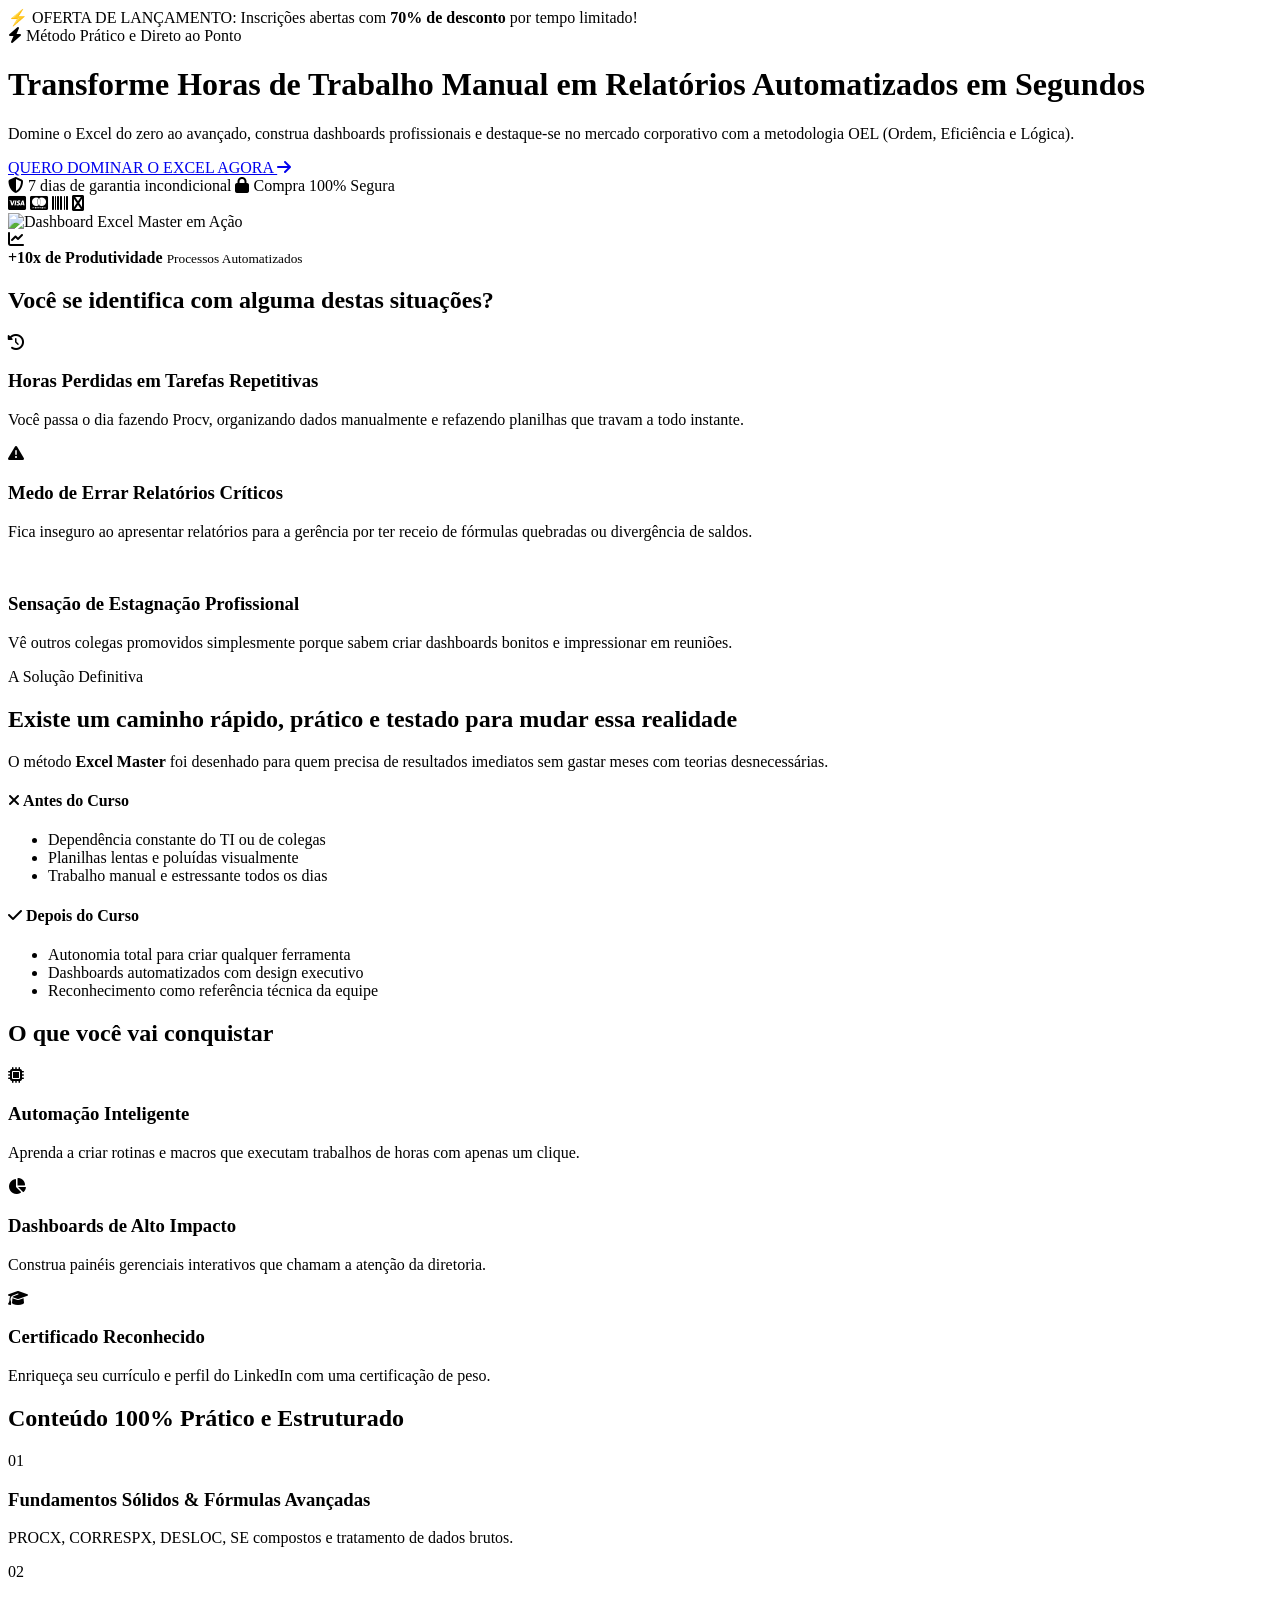
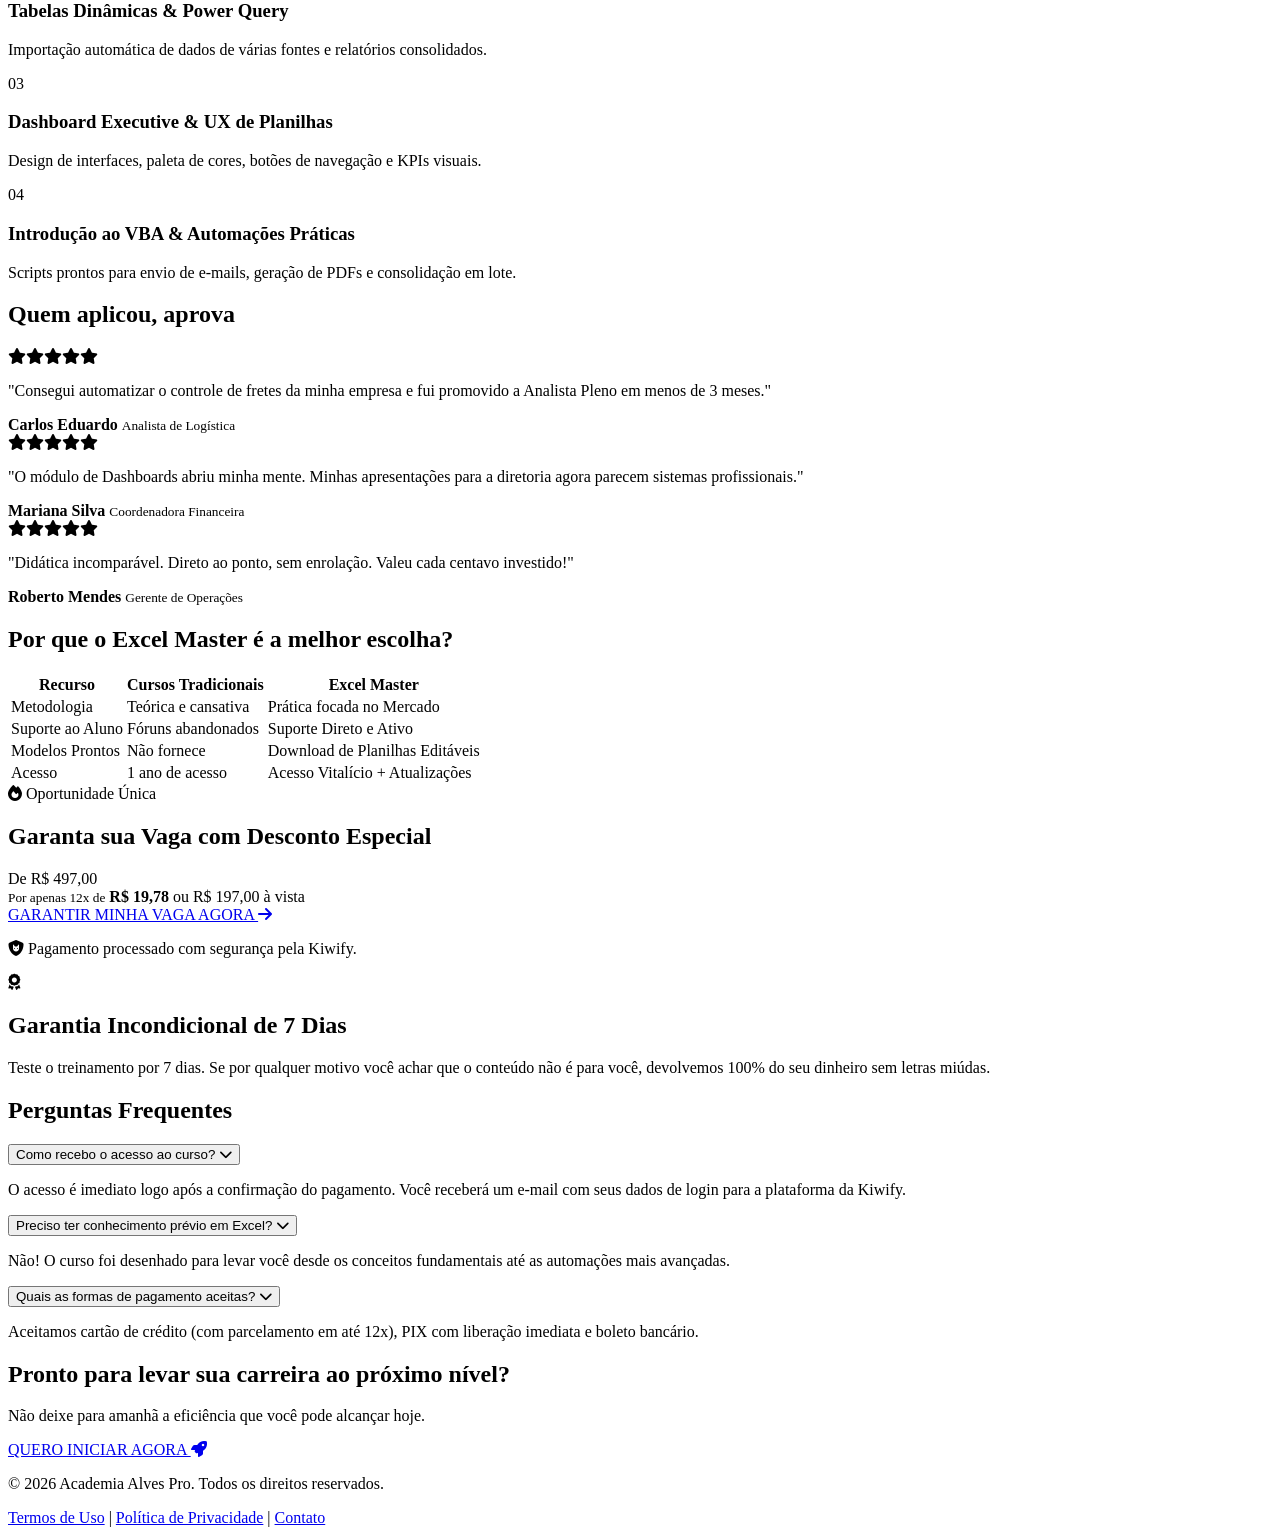
==== index.html @ 1ae7ee80 "Rename gemini-code-1785685412474.html to index.html" ====
<!DOCTYPE html>
<html lang="pt-BR">
<head>
    <meta charset="UTF-8">
    <meta name="viewport" content="width=device-width, initial-scale=1.0">
    <title>Treinamento Excel Master | Do Zero ao VBA e Automação</title>
    <meta name="description" content="Domine o Excel do básico ao avançado com automação, dashboards interativos e VBA. Acelere sua carreira no mercado corporativo e logística.">
    <link rel="icon" href="assets/icons/favicon.ico" type="image/x-icon">

    <!-- Open Graph / Facebook -->
    <meta property="og:type" content="website">
    <meta property="og:url" content="https://seusite.com/">
    <meta property="og:title" content="Treinamento Excel Master | Automação e Produtividade">
    <meta property="og:description" content="Domine planilhas profissionais, automação avançada e dashboards impactantes.">
    <meta property="og:image" content="assets/images/hero-mockup.png">

    <!-- Google Fonts & Font Awesome -->
    <link rel="preconnect" href="https://fonts.googleapis.com">
    <link rel="preconnect" href="https://fonts.gstatic.com" crossorigin>
    <link href="https://fonts.googleapis.com/css2?family=Inter:wght@400;500;600;700;800;900&display=swap" rel="stylesheet">
    <link rel="stylesheet" href="https://cdnjs.cloudflare.com/ajax/libs/font-awesome/6.5.1/css/all.min.css">

    <!-- CSS -->
    <link rel="stylesheet" href="style.css">

    <!-- Meta Pixel Code -->
    <script>
    !function(f,b,e,v,n,t,s)
    {if(f.fbq)return;n=f.fbq=function(){n.callMethod?
    n.callMethod.apply(n,arguments):n.queue.push(arguments)};
    if(!f._fbq)f._fbq=n;n.push=n;n.loaded=!0;n.version='2.0';
    n.queue=[];t=b.createElement(e);t.async=!0;
    t.src=v;s=b.getElementsByTagName(e)[0];
    s.parentNode.insertBefore(t,s)}(window, document,'script',
    'https://connect.facebook.net/en_US/fbevents.js');
    fbq('init', '1497918614592795');
    fbq('track', 'PageView');
    </script>
    <noscript><img height="1" width="1" style="display:none"
    src="https://www.facebook.com/tr?id=1497918614592795&ev=PageView&noscript=1"
    /></noscript>
    <!-- End Meta Pixel Code -->

    <!-- Schema.org Course Data -->
    <script type="application/ld+json">
    {
      "@context": "https://schema.org",
      "@type": "Course",
      "name": "Excel Master",
      "description": "Treinamento completo em Excel, Dashboards e Automação.",
      "provider": {
        "@type": "Organization",
        "name": "Academia Alves Pro",
        "sameAs": "https://seusite.com"
      }
    }
    </script>
</head>
<body>

    <!-- Target Top Bar -->
    <div class="top-bar">
        ⚡ OFERTA DE LANÇAMENTO: Inscrições abertas com <strong>70% de desconto</strong> por tempo limitado!
    </div>

    <!-- Hero Section -->
    <header class="hero">
        <div class="container hero-container">
            <div class="hero-content">
                <span class="badge"><i class="fa-solid fa-bolt"></i> Método Prático e Direto ao Ponto</span>
                <h1>Transforme Horas de Trabalho Manual em <span class="highlight">Relatórios Automatizados em Segundos</span></h1>
                <p class="hero-subheadline">Domine o Excel do zero ao avançado, construa dashboards profissionais e destaque-se no mercado corporativo com a metodologia OEL (Ordem, Eficiência e Lógica).</p>
                
                <div class="cta-wrapper">
                    <a href="https://pay.kiwify.com.br/jJMZBmq" class="btn btn-primary btn-large btn-pulse track-checkout">
                        QUERO DOMINAR O EXCEL AGORA <i class="fa-solid fa-arrow-right"></i>
                    </a>
                    <div class="guarantee-mini">
                        <span><i class="fa-solid fa-shield-halved"></i> 7 dias de garantia incondicional</span>
                        <span><i class="fa-solid fa-lock"></i> Compra 100% Segura</span>
                    </div>
                </div>

                <div class="payment-badges">
                    <i class="fa-brands fa-cc-visa"></i>
                    <i class="fa-brands fa-cc-mastercard"></i>
                    <i class="fa-solid fa-barcode"></i>
                    <i class="fa-solid fa-pix"></i>
                </div>
            </div>

            <div class="hero-media">
                <div class="mockup-frame">
                    <img src="https://images.unsplash.com/photo-1551288049-bebda4e38f71?auto=format&fit=crop&w=800&q=80" alt="Dashboard Excel Master em Ação" loading="lazy">
                    <div class="floating-card">
                        <i class="fa-solid fa-chart-line"></i>
                        <div>
                            <strong>+10x de Produtividade</strong>
                            <small>Processos Automatizados</small>
                        </div>
                    </div>
                </div>
            </div>
        </div>
    </header>

    <!-- Problem Section -->
    <section class="problem">
        <div class="container">
            <h2 class="section-title text-center">Você se identifica com alguma destas situações?</h2>
            <div class="grid grid-3">
                <div class="card problem-card">
                    <div class="card-icon error"><i class="fa-solid fa-clock-rotate-left"></i></div>
                    <h3>Horas Perdidas em Tarefas Repetitivas</h3>
                    <p>Você passa o dia fazendo Procv, organizando dados manualmente e refazendo planilhas que travam a todo instante.</p>
                </div>
                <div class="card problem-card">
                    <div class="card-icon error"><i class="fa-solid fa-triangle-exclamation"></i></div>
                    <h3>Medo de Errar Relatórios Críticos</h3>
                    <p>Fica inseguro ao apresentar relatórios para a gerência por ter receio de fórmulas quebradas ou divergência de saldos.</p>
                </div>
                <div class="card problem-card">
                    <div class="card-icon error"><i class="fa-solid fa-chart-line-down"></i></div>
                    <h3>Sensação de Estagnação Profissional</h3>
                    <p>Vê outros colegas promovidos simplesmente porque sabem criar dashboards bonitos e impressionar em reuniões.</p>
                </div>
            </div>
        </div>
    </section>

    <!-- Solution Section -->
    <section class="solution">
        <div class="container text-center">
            <span class="badge badge-success">A Solução Definitiva</span>
            <h2 class="section-title">Existe um caminho rápido, prático e testado para mudar essa realidade</h2>
            <p class="section-sub">O método <strong>Excel Master</strong> foi desenhado para quem precisa de resultados imediatos sem gastar meses com teorias desnecessárias.</p>
            
            <div class="before-after-grid">
                <div class="ba-box before">
                    <h4><i class="fa-solid fa-xmark"></i> Antes do Curso</h4>
                    <ul>
                        <li>Dependência constante do TI ou de colegas</li>
                        <li>Planilhas lentas e poluídas visualmente</li>
                        <li>Trabalho manual e estressante todos os dias</li>
                    </ul>
                </div>
                <div class="ba-box after">
                    <h4><i class="fa-solid fa-check"></i> Depois do Curso</h4>
                    <ul>
                        <li>Autonomia total para criar qualquer ferramenta</li>
                        <li>Dashboards automatizados com design executivo</li>
                        <li>Reconhecimento como referência técnica da equipe</li>
                    </ul>
                </div>
            </div>
        </div>
    </section>

    <!-- Benefits Section -->
    <section class="benefits">
        <div class="container">
            <h2 class="section-title text-center">O que você vai conquistar</h2>
            <div class="grid grid-3">
                <div class="card benefit-card">
                    <i class="fa-solid fa-microchip"></i>
                    <h3>Automação Inteligente</h3>
                    <p>Aprenda a criar rotinas e macros que executam trabalhos de horas com apenas um clique.</p>
                </div>
                <div class="card benefit-card">
                    <i class="fa-solid fa-chart-pie"></i>
                    <h3>Dashboards de Alto Impacto</h3>
                    <p>Construa painéis gerenciais interativos que chamam a atenção da diretoria.</p>
                </div>
                <div class="card benefit-card">
                    <i class="fa-solid fa-graduation-cap"></i>
                    <h3>Certificado Reconhecido</h3>
                    <p>Enriqueça seu currículo e perfil do LinkedIn com uma certificação de peso.</p>
                </div>
            </div>
        </div>
    </section>

    <!-- Included Content Section -->
    <section class="modules">
        <div class="container">
            <h2 class="section-title text-center">Conteúdo 100% Prático e Estruturado</h2>
            <div class="modules-grid">
                <div class="module-item">
                    <div class="module-num">01</div>
                    <div class="module-info">
                        <h3>Fundamentos Sólidos & Fórmulas Avançadas</h3>
                        <p>PROCX, CORRESPX, DESLOC, SE compostos e tratamento de dados brutos.</p>
                    </div>
                </div>
                <div class="module-item">
                    <div class="module-num">02</div>
                    <div class="module-info">
                        <h3>Tabelas Dinâmicas & Power Query</h3>
                        <p>Importação automática de dados de várias fontes e relatórios consolidados.</p>
                    </div>
                </div>
                <div class="module-item">
                    <div class="module-num">03</div>
                    <div class="module-info">
                        <h3>Dashboard Executive & UX de Planilhas</h3>
                        <p>Design de interfaces, paleta de cores, botões de navegação e KPIs visuais.</p>
                    </div>
                </div>
                <div class="module-item">
                    <div class="module-num">04</div>
                    <div class="module-info">
                        <h3>Introdução ao VBA & Automações Práticas</h3>
                        <p>Scripts prontos para envio de e-mails, geração de PDFs e consolidação em lote.</p>
                    </div>
                </div>
            </div>
        </div>
    </section>

    <!-- Social Proof Section -->
    <section class="testimonials">
        <div class="container">
            <h2 class="section-title text-center">Quem aplicou, aprova</h2>
            <div class="grid grid-3">
                <div class="card testimonial-card">
                    <div class="stars"><i class="fa-solid fa-star"></i><i class="fa-solid fa-star"></i><i class="fa-solid fa-star"></i><i class="fa-solid fa-star"></i><i class="fa-solid fa-star"></i></div>
                    <p>"Consegui automatizar o controle de fretes da minha empresa e fui promovido a Analista Pleno em menos de 3 meses."</p>
                    <div class="user-info">
                        <strong>Carlos Eduardo</strong>
                        <small>Analista de Logística</small>
                    </div>
                </div>
                <div class="card testimonial-card">
                    <div class="stars"><i class="fa-solid fa-star"></i><i class="fa-solid fa-star"></i><i class="fa-solid fa-star"></i><i class="fa-solid fa-star"></i><i class="fa-solid fa-star"></i></div>
                    <p>"O módulo de Dashboards abriu minha mente. Minhas apresentações para a diretoria agora parecem sistemas profissionais."</p>
                    <div class="user-info">
                        <strong>Mariana Silva</strong>
                        <small>Coordenadora Financeira</small>
                    </div>
                </div>
                <div class="card testimonial-card">
                    <div class="stars"><i class="fa-solid fa-star"></i><i class="fa-solid fa-star"></i><i class="fa-solid fa-star"></i><i class="fa-solid fa-star"></i><i class="fa-solid fa-star"></i></div>
                    <p>"Didática incomparável. Direto ao ponto, sem enrolação. Valeu cada centavo investido!"</p>
                    <div class="user-info">
                        <strong>Roberto Mendes</strong>
                        <small>Gerente de Operações</small>
                    </div>
                </div>
            </div>
        </div>
    </section>

    <!-- Comparison Table -->
    <section class="comparison">
        <div class="container">
            <h2 class="section-title text-center">Por que o Excel Master é a melhor escolha?</h2>
            <div class="table-responsive">
                <table class="comparison-table">
                    <thead>
                        <tr>
                            <th>Recurso</th>
                            <th>Cursos Tradicionais</th>
                            <th class="highlight-col">Excel Master</th>
                        </tr>
                    </thead>
                    <tbody>
                        <tr>
                            <td>Metodologia</td>
                            <td>Teórica e cansativa</td>
                            <td class="highlight-col">Prática focada no Mercado</td>
                        </tr>
                        <tr>
                            <td>Suporte ao Aluno</td>
                            <td>Fóruns abandonados</td>
                            <td class="highlight-col">Suporte Direto e Ativo</td>
                        </tr>
                        <tr>
                            <td>Modelos Prontos</td>
                            <td>Não fornece</td>
                            <td class="highlight-col">Download de Planilhas Editáveis</td>
                        </tr>
                        <tr>
                            <td>Acesso</td>
                            <td>1 ano de acesso</td>
                            <td class="highlight-col">Acesso Vitalício + Atualizações</td>
                        </tr>
                    </tbody>
                </table>
            </div>
        </div>
    </section>

    <!-- Offer Section -->
    <section id="checkout-offer" class="offer">
        <div class="container text-center">
            <div class="offer-box">
                <span class="badge badge-warning"><i class="fa-solid fa-fire"></i> Oportunidade Única</span>
                <h2>Garanta sua Vaga com Desconto Especial</h2>
                <div class="price-container">
                    <span class="old-price">De R$ 497,00</span>
                    <div class="current-price">
                        <small>Por apenas 12x de</small>
                        <strong>R$ 19,78</strong>
                        <span class="cash-price">ou R$ 197,00 à vista</span>
                    </div>
                </div>
                <a href="https://pay.kiwify.com.br/jJMZBmq" class="btn btn-primary btn-large btn-block btn-pulse track-checkout">
                    GARANTIR MINHA VAGA AGORA <i class="fa-solid fa-arrow-right"></i>
                </a>
                <p class="secure-notice"><i class="fa-solid fa-shield-cat"></i> Pagamento processado com segurança pela Kiwify.</p>
            </div>
        </div>
    </section>

    <!-- Guarantee Section -->
    <section class="guarantee">
        <div class="container">
            <div class="guarantee-box">
                <div class="guarantee-icon">
                    <i class="fa-solid fa-award"></i>
                </div>
                <div class="guarantee-text">
                    <h2>Garantia Incondicional de 7 Dias</h2>
                    <p>Teste o treinamento por 7 dias. Se por qualquer motivo você achar que o conteúdo não é para você, devolvemos 100% do seu dinheiro sem letras miúdas.</p>
                </div>
            </div>
        </div>
    </section>

    <!-- FAQ Accordion -->
    <section class="faq">
        <div class="container">
            <h2 class="section-title text-center">Perguntas Frequentes</h2>
            <div class="accordion">
                <div class="accordion-item">
                    <button class="accordion-header">
                        <span>Como recebo o acesso ao curso?</span>
                        <i class="fa-solid fa-chevron-down"></i>
                    </button>
                    <div class="accordion-content">
                        <p>O acesso é imediato logo após a confirmação do pagamento. Você receberá um e-mail com seus dados de login para a plataforma da Kiwify.</p>
                    </div>
                </div>
                <div class="accordion-item">
                    <button class="accordion-header">
                        <span>Preciso ter conhecimento prévio em Excel?</span>
                        <i class="fa-solid fa-chevron-down"></i>
                    </button>
                    <div class="accordion-content">
                        <p>Não! O curso foi desenhado para levar você desde os conceitos fundamentais até as automações mais avançadas.</p>
                    </div>
                </div>
                <div class="accordion-item">
                    <button class="accordion-header">
                        <span>Quais as formas de pagamento aceitas?</span>
                        <i class="fa-solid fa-chevron-down"></i>
                    </button>
                    <div class="accordion-content">
                        <p>Aceitamos cartão de crédito (com parcelamento em até 12x), PIX com liberação imediata e boleto bancário.</p>
                    </div>
                </div>
            </div>
        </div>
    </section>

    <!-- Final CTA -->
    <section class="final-cta text-center">
        <div class="container">
            <h2>Pronto para levar sua carreira ao próximo nível?</h2>
            <p>Não deixe para amanhã a eficiência que você pode alcançar hoje.</p>
            <a href="https://pay.kiwify.com.br/jJMZBmq" class="btn btn-primary btn-large btn-pulse track-checkout">
                QUERO INICIAR AGORA <i class="fa-solid fa-rocket"></i>
            </a>
        </div>
    </section>

    <!-- Footer -->
    <footer class="footer">
        <div class="container text-center">
            <p>&copy; 2026 Academia Alves Pro. Todos os direitos reservados.</p>
            <div class="footer-links">
                <a href="#">Termos de Uso</a> | <a href="#">Política de Privacidade</a> | <a href="#">Contato</a>
            </div>
        </div>
    </footer>

    <!-- JS -->
    <script src="script.js"></script>
</body>
</html>
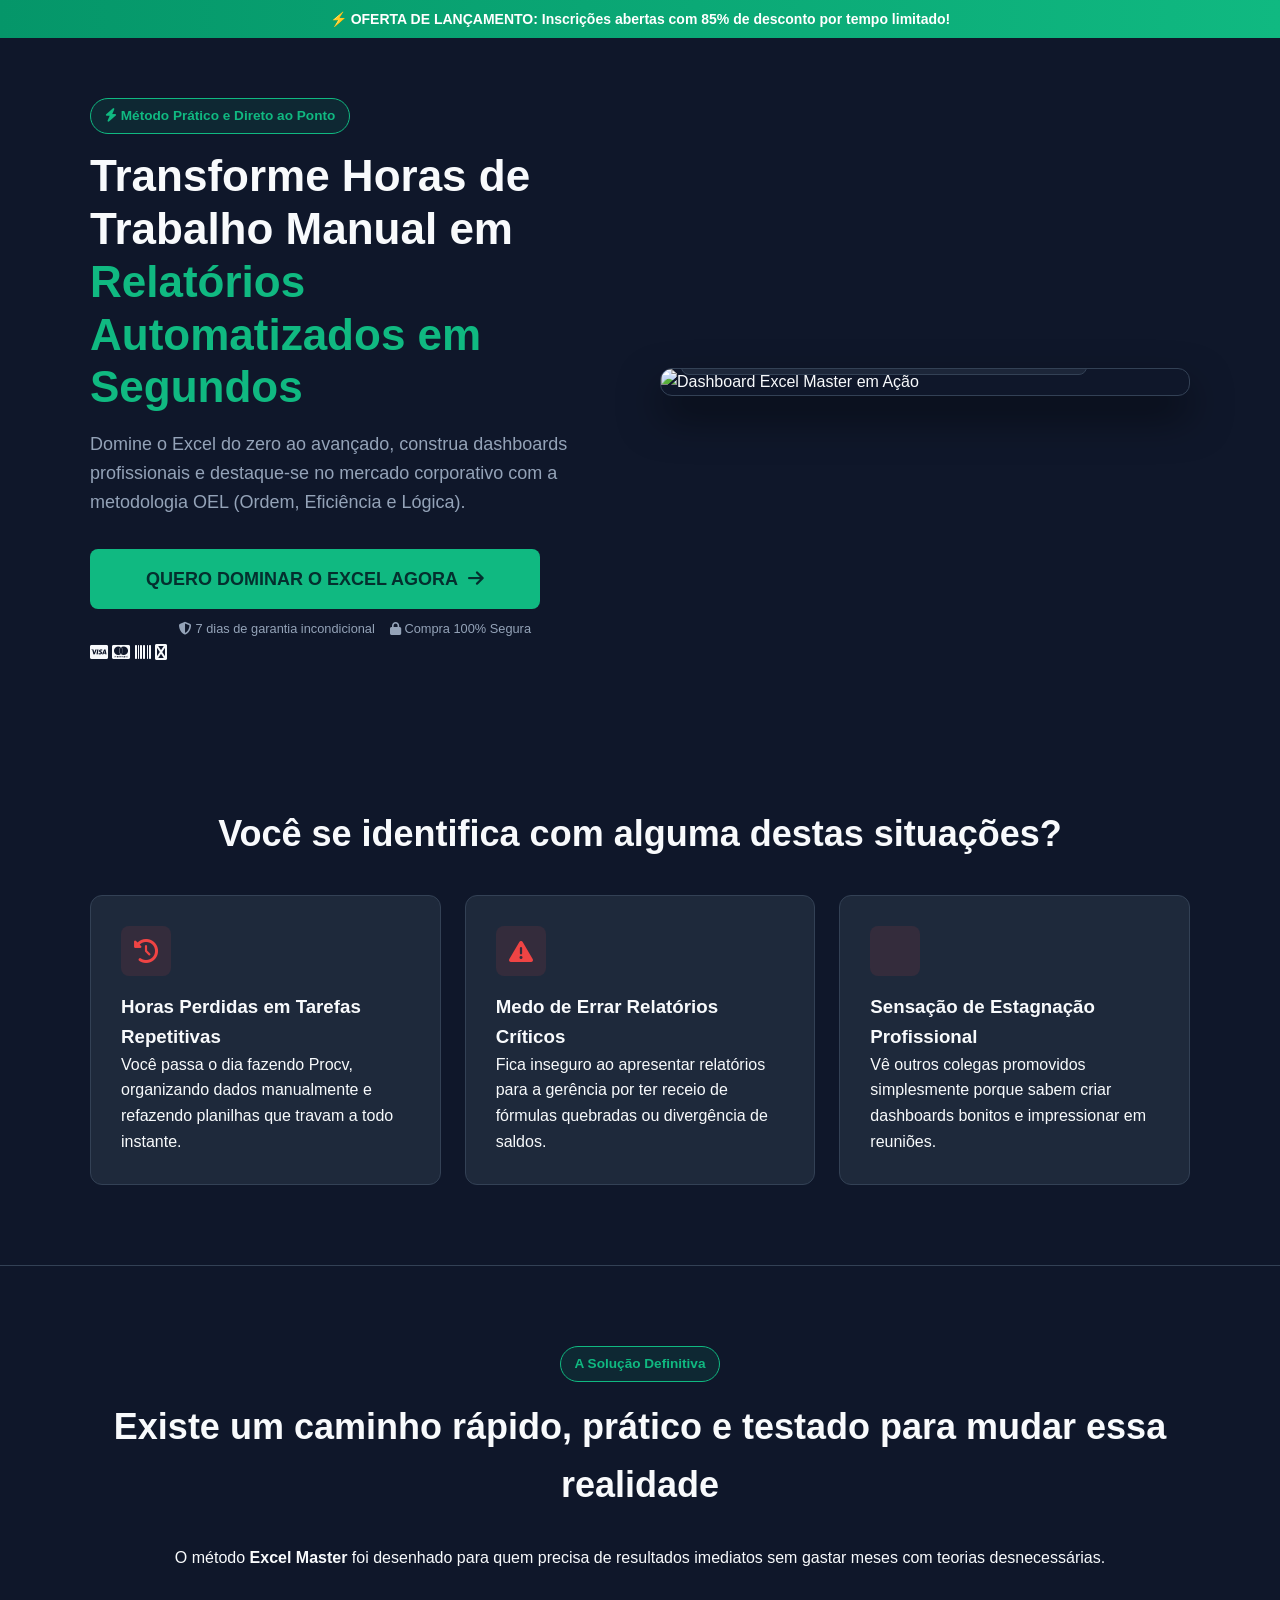
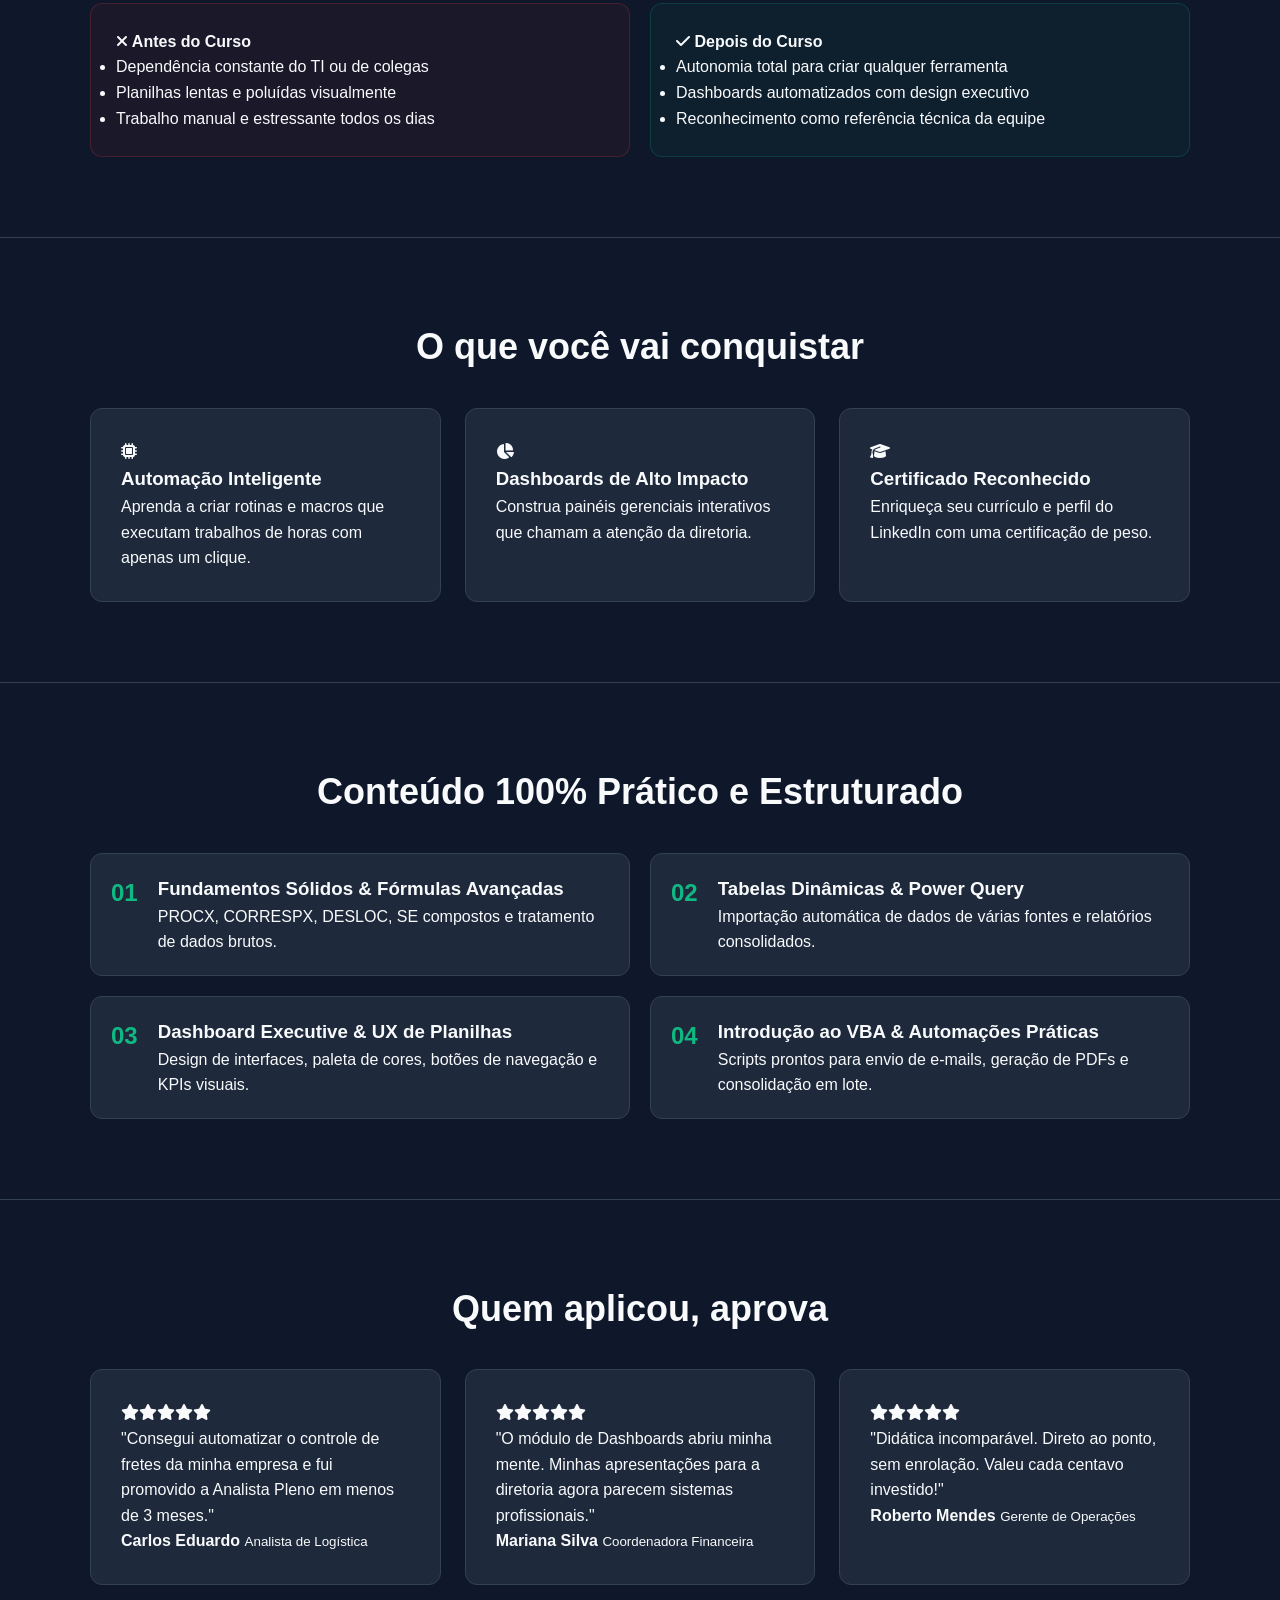
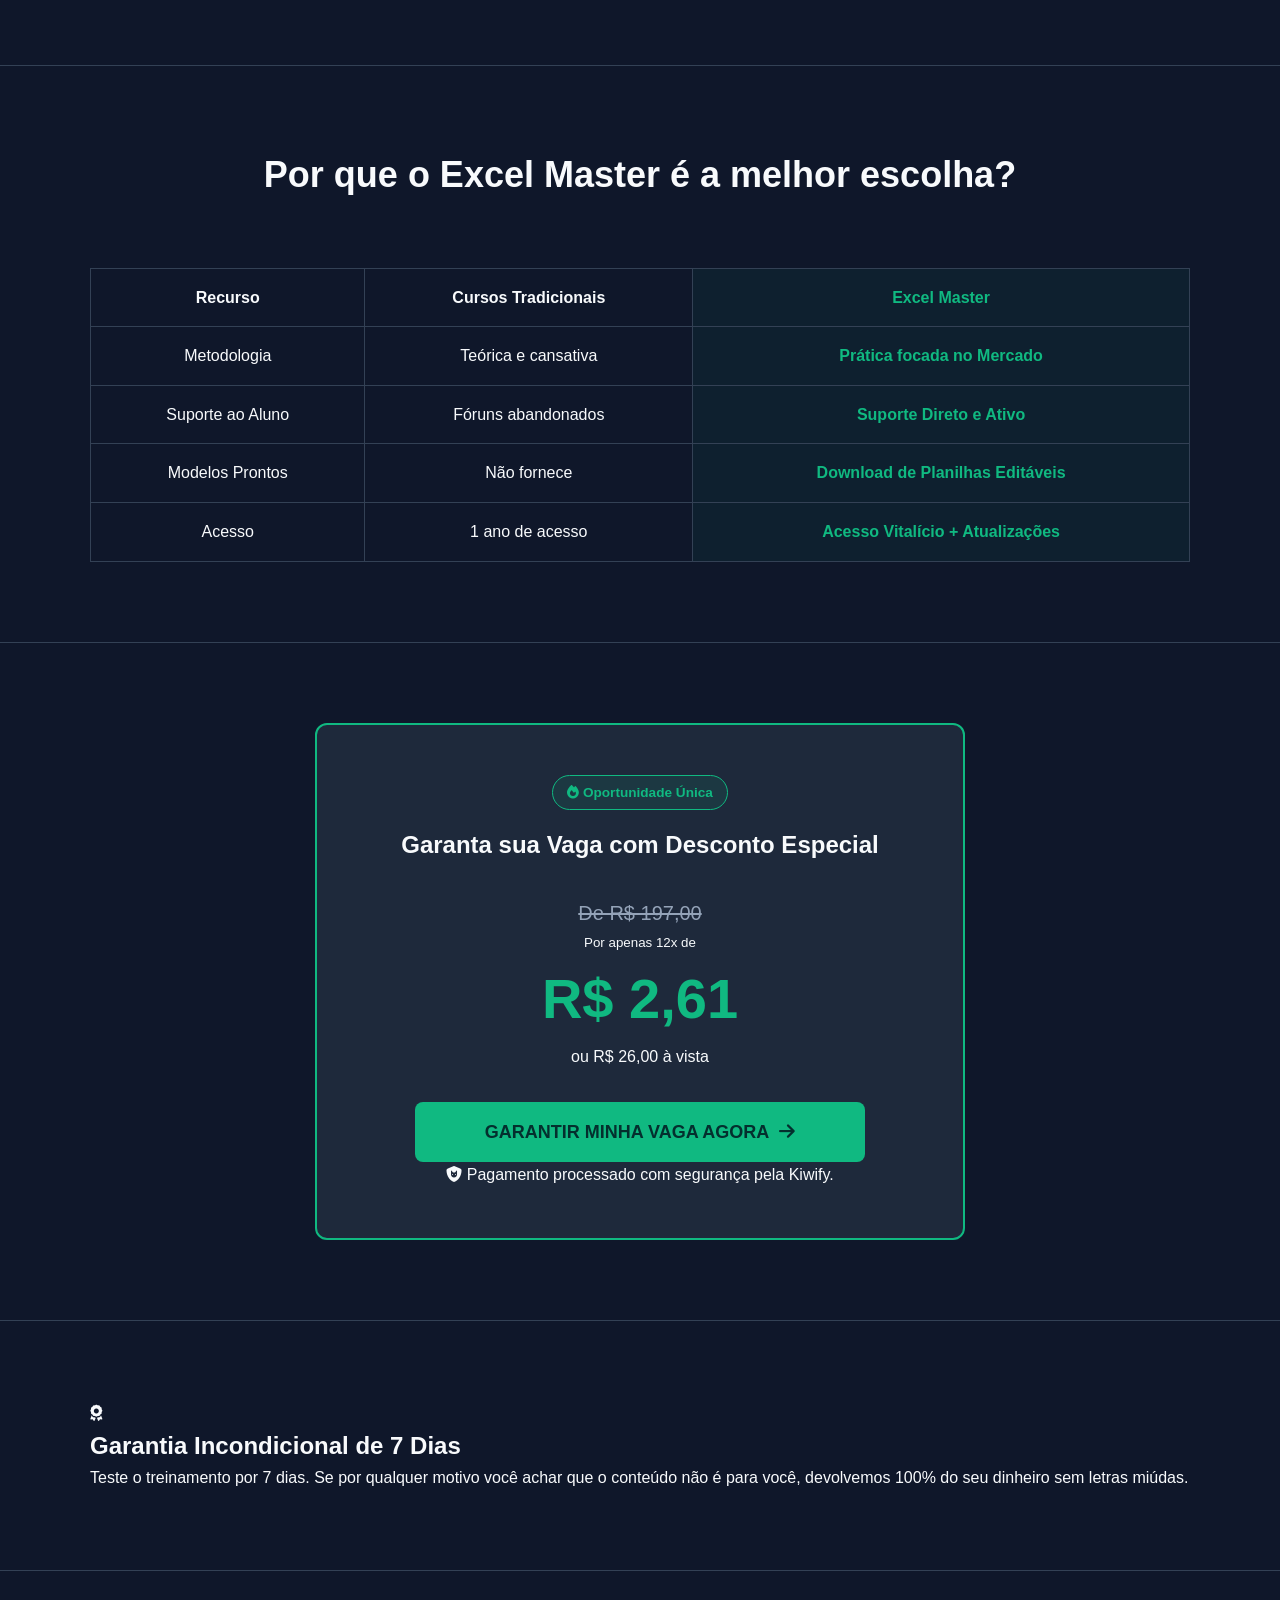
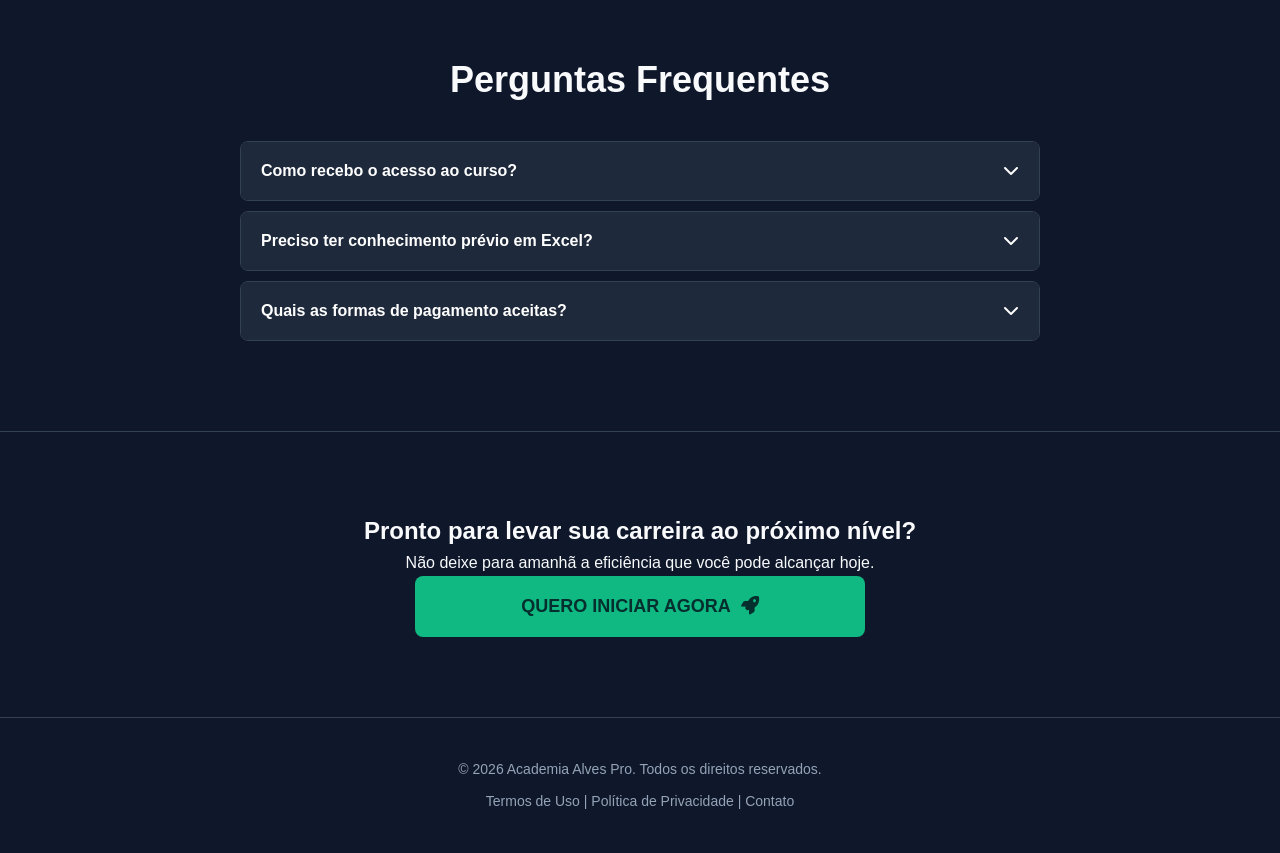
==== commit 45a5603d: "Update promotional offer and pricing details" ====
--- a/index.html
+++ b/index.html
@@ -60,7 +60,7 @@
 
     <!-- Target Top Bar -->
     <div class="top-bar">
-        ⚡ OFERTA DE LANÇAMENTO: Inscrições abertas com <strong>70% de desconto</strong> por tempo limitado!
+        ⚡ OFERTA DE LANÇAMENTO: Inscrições abertas com <strong>85% de desconto</strong> por tempo limitado!
     </div>
 
     <!-- Hero Section -->
@@ -297,11 +297,11 @@
                 <span class="badge badge-warning"><i class="fa-solid fa-fire"></i> Oportunidade Única</span>
                 <h2>Garanta sua Vaga com Desconto Especial</h2>
                 <div class="price-container">
-                    <span class="old-price">De R$ 497,00</span>
+                    <span class="old-price">De R$ 197,00</span>
                     <div class="current-price">
                         <small>Por apenas 12x de</small>
-                        <strong>R$ 19,78</strong>
-                        <span class="cash-price">ou R$ 197,00 à vista</span>
+                        <strong>R$ 2,61</strong>
+                        <span class="cash-price">ou R$ 26,00 à vista</span>
                     </div>
                 </div>
                 <a href="https://pay.kiwify.com.br/jJMZBmq" class="btn btn-primary btn-large btn-block btn-pulse track-checkout">
--- a/style.css
+++ b/style.css
@@ -0,0 +1,161 @@
+:root {
+    --primary: #10b981;
+    --primary-hover: #059669;
+    --dark-bg: #0f172a;
+    --card-bg: #1e293b;
+    --text-main: #f8fafc;
+    --text-muted: #94a3b8;
+    --accent: #f59e0b;
+    --danger: #ef4444;
+    --border: #334155;
+    --radius: 12px;
+}
+
+* {
+    margin: 0;
+    padding: 0;
+    box-sizing: border-box;
+    font-family: 'Inter', sans-serif;
+}
+
+body {
+    background-color: var(--dark-bg);
+    color: var(--text-main);
+    line-height: 1.6;
+    overflow-x: hidden;
+}
+
+.container {
+    max-width: 1140px;
+    margin: 0 auto;
+    padding: 0 20px;
+}
+
+.text-center { text-align: center; }
+
+/* Top Bar */
+.top-bar {
+    background: linear-gradient(90deg, #059669, #10b981);
+    color: white;
+    text-align: center;
+    padding: 8px 12px;
+    font-size: 0.875rem;
+    font-weight: 600;
+}
+
+/* Typography */
+h1 { font-size: 2.75rem; font-weight: 900; line-height: 1.2; margin-bottom: 1rem; }
+h2.section-title { font-size: 2.25rem; font-weight: 800; margin-bottom: 2rem; }
+.highlight { color: var(--primary); }
+
+/* Buttons */
+.btn {
+    display: inline-flex;
+    align-items: center;
+    justify-content: center;
+    gap: 10px;
+    padding: 16px 32px;
+    font-weight: 800;
+    border-radius: 8px;
+    text-decoration: none;
+    cursor: pointer;
+    transition: all 0.3s ease;
+    border: none;
+}
+.btn-primary {
+    background: var(--primary);
+    color: #042f2e;
+}
+.btn-primary:hover {
+    background: var(--primary-hover);
+    transform: translateY(-2px);
+    box-shadow: 0 10px 25px -5px rgba(16, 185, 129, 0.4);
+}
+.btn-large { font-size: 1.125rem; width: 100%; max-width: 450px; }
+
+/* Pulse animation for CTA */
+.btn-pulse {
+    animation: pulse 2s infinite;
+}
+@keyframes pulse {
+    0% { box-shadow: 0 0 0 0 rgba(16, 185, 129, 0.7); }
+    70% { box-shadow: 0 0 0 15px rgba(16, 185, 129, 0); }
+    100% { box-shadow: 0 0 0 0 rgba(16, 185, 129, 0); }
+}
+
+/* Badges */
+.badge {
+    display: inline-block;
+    padding: 6px 14px;
+    background: rgba(16, 185, 129, 0.1);
+    color: var(--primary);
+    border-radius: 50px;
+    font-size: 0.85rem;
+    font-weight: 700;
+    margin-bottom: 1rem;
+    border: 1px solid var(--primary);
+}
+
+/* Hero Section */
+.hero { padding: 60px 0; }
+.hero-container { display: grid; grid-template-columns: 1fr 1fr; gap: 40px; align-items: center; }
+.hero-subheadline { font-size: 1.125rem; color: var(--text-muted); margin-bottom: 2rem; }
+.guarantee-mini { display: flex; gap: 15px; font-size: 0.8rem; color: var(--text-muted); margin-top: 10px; justify-content: center; }
+
+/* Media Mockup */
+.mockup-frame { position: relative; border-radius: var(--radius); overflow: hidden; border: 1px solid var(--border); box-shadow: 0 20px 40px rgba(0,0,0,0.5); }
+.mockup-frame img { width: 100%; display: block; }
+.floating-card { position: absolute; bottom: 20px; left: 20px; background: rgba(30, 41, 59, 0.9); backdrop-filter: blur(10px); padding: 12px 20px; border-radius: 8px; display: flex; align-items: center; gap: 12px; border: 1px solid var(--border); }
+.floating-card i { font-size: 1.5rem; color: var(--primary); }
+
+/* Grid System */
+.grid { display: grid; gap: 24px; }
+.grid-3 { grid-template-columns: repeat(3, 1fr); }
+
+/* Card Styling */
+.card { background: var(--card-bg); padding: 30px; border-radius: var(--radius); border: 1px solid var(--border); }
+.card-icon { width: 50px; height: 50px; border-radius: 8px; display: flex; align-items: center; justify-content: center; font-size: 1.5rem; margin-bottom: 1rem; }
+.card-icon.error { background: rgba(239, 68, 68, 0.1); color: var(--danger); }
+
+/* Problem & Solution */
+section { padding: 80px 0; border-bottom: 1px solid var(--border); }
+.before-after-grid { display: grid; grid-template-columns: 1fr 1fr; gap: 20px; margin-top: 2rem; text-align: left; }
+.ba-box { padding: 25px; border-radius: var(--radius); }
+.ba-box.before { background: rgba(239, 68, 68, 0.05); border: 1px solid rgba(239, 68, 68, 0.2); }
+.ba-box.after { background: rgba(16, 185, 129, 0.05); border: 1px solid rgba(16, 185, 129, 0.2); }
+
+/* Modules */
+.modules-grid { display: grid; grid-template-columns: 1fr 1fr; gap: 20px; margin-top: 2rem; }
+.module-item { display: flex; gap: 20px; background: var(--card-bg); padding: 20px; border-radius: var(--radius); border: 1px solid var(--border); }
+.module-num { font-size: 1.5rem; font-weight: 900; color: var(--primary); }
+
+/* Comparison Table */
+.table-responsive { overflow-x: auto; }
+.comparison-table { width: 100%; border-collapse: collapse; margin-top: 2rem; }
+.comparison-table th, .comparison-table td { padding: 16px; border: 1px solid var(--border); text-align: center; }
+.highlight-col { background: rgba(16, 185, 129, 0.05); color: var(--primary); font-weight: 700; }
+
+/* Offer Box */
+.offer-box { background: var(--card-bg); padding: 50px 30px; border-radius: var(--radius); border: 2px solid var(--primary); max-width: 650px; margin: 0 auto; }
+.price-container { margin: 2rem 0; }
+.old-price { text-decoration: line-through; color: var(--text-muted); font-size: 1.25rem; }
+.current-price strong { font-size: 3.5rem; color: var(--primary); display: block; }
+
+/* Accordion */
+.accordion { max-width: 800px; margin: 0 auto; }
+.accordion-item { border: 1px solid var(--border); border-radius: 8px; margin-bottom: 10px; overflow: hidden; }
+.accordion-header { width: 100%; padding: 20px; background: var(--card-bg); color: white; text-align: left; border: none; font-size: 1rem; font-weight: 600; display: flex; justify-content: space-between; cursor: pointer; }
+.accordion-content { padding: 0 20px; max-height: 0; overflow: hidden; transition: max-height 0.3s ease, padding 0.3s ease; background: var(--dark-bg); }
+.accordion-item.active .accordion-content { padding: 20px; max-height: 200px; }
+
+/* Footer */
+.footer { padding: 40px 0; color: var(--text-muted); font-size: 0.875rem; }
+.footer-links { margin-top: 10px; }
+.footer-links a { color: var(--text-muted); text-decoration: none; }
+
+/* Responsividade Mobile */
+@media (max-width: 768px) {
+    .hero-container, .grid-3, .before-after-grid, .modules-grid { grid-template-columns: 1fr; }
+    h1 { font-size: 2rem; }
+    .btn-large { width: 100%; }
+}
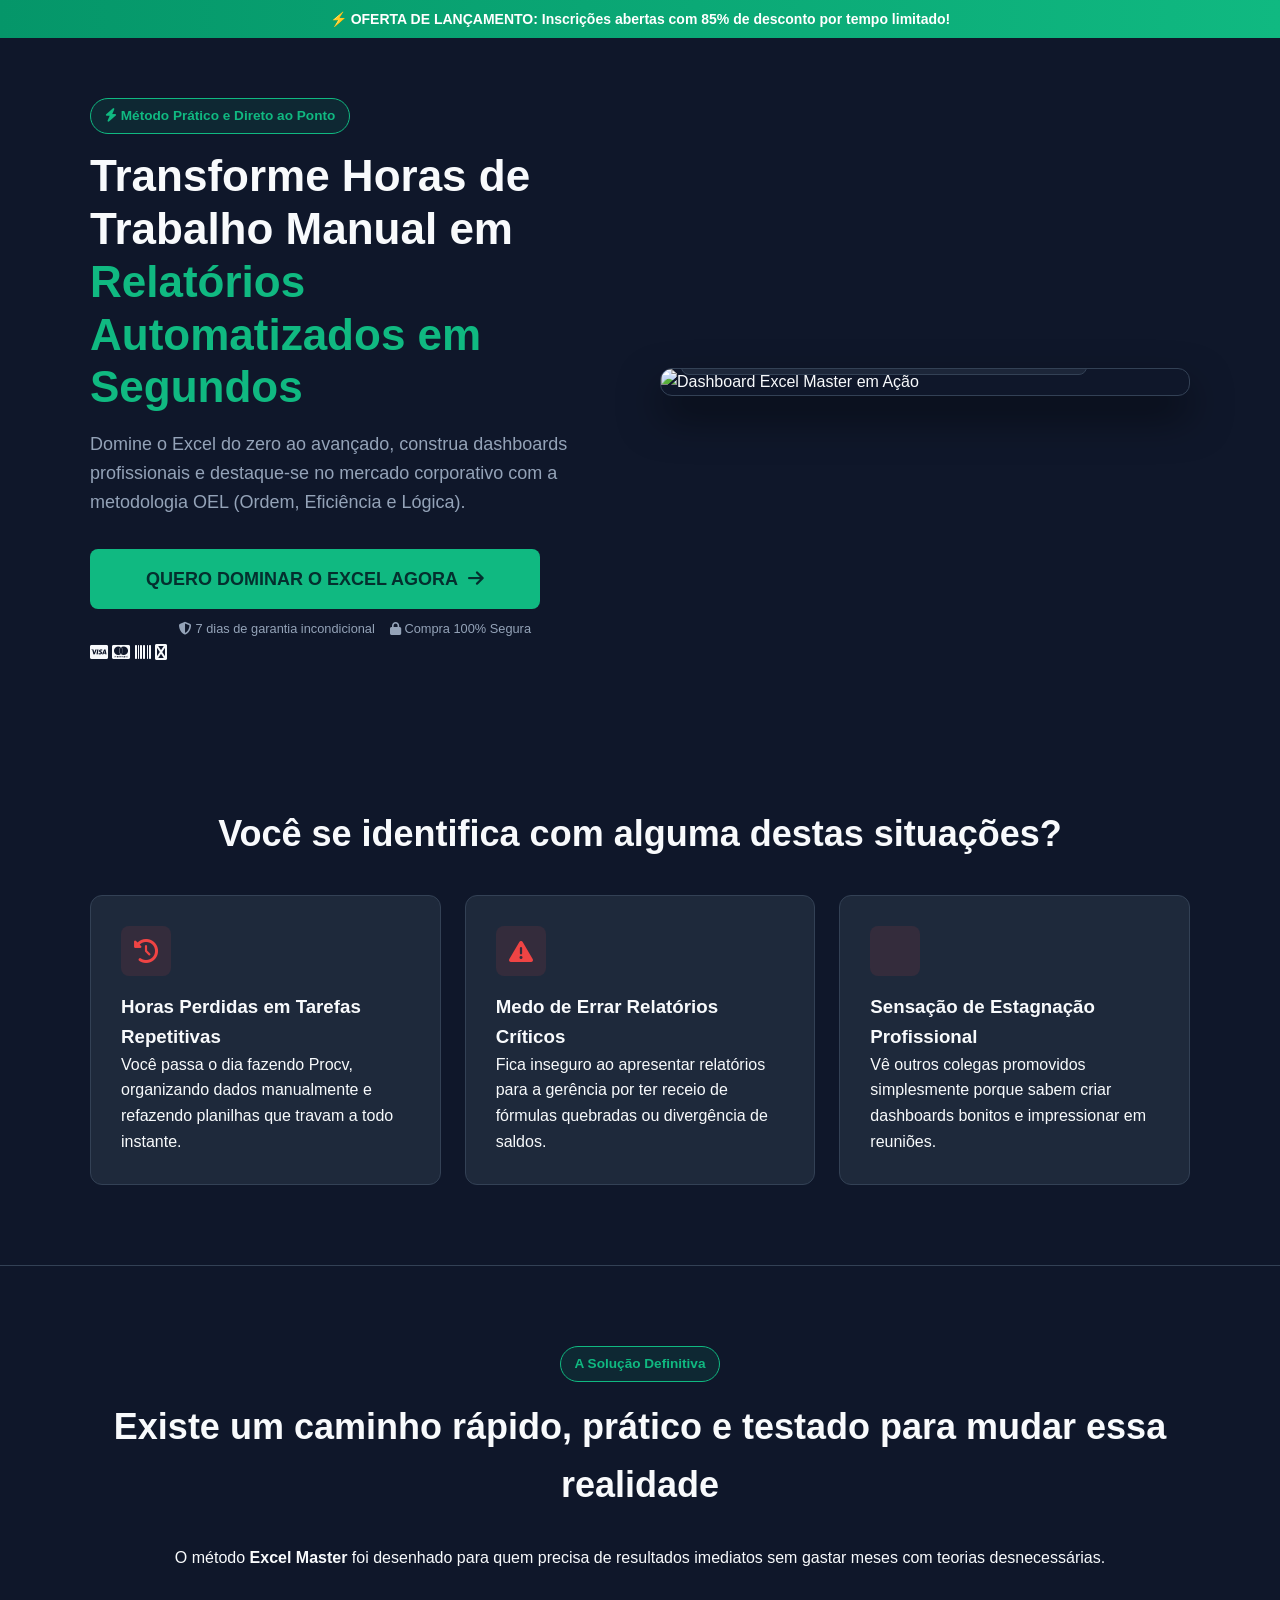
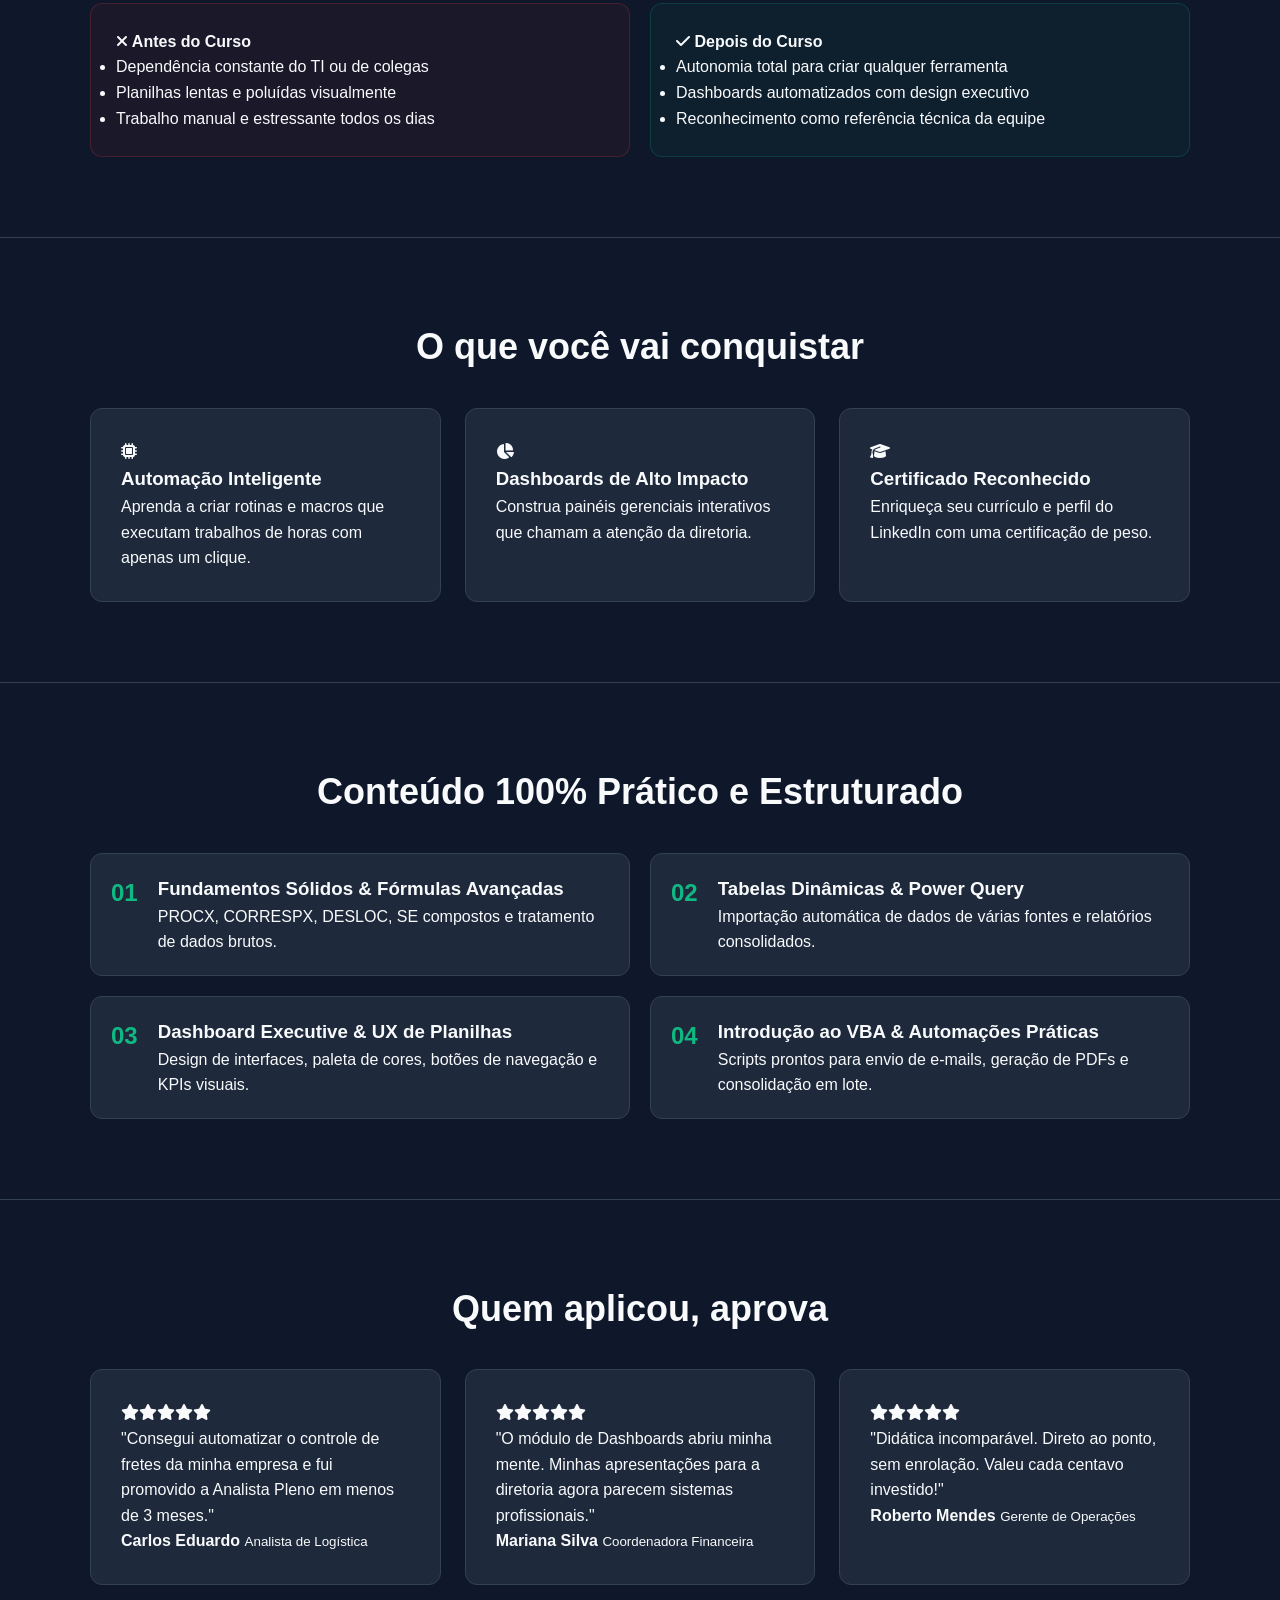
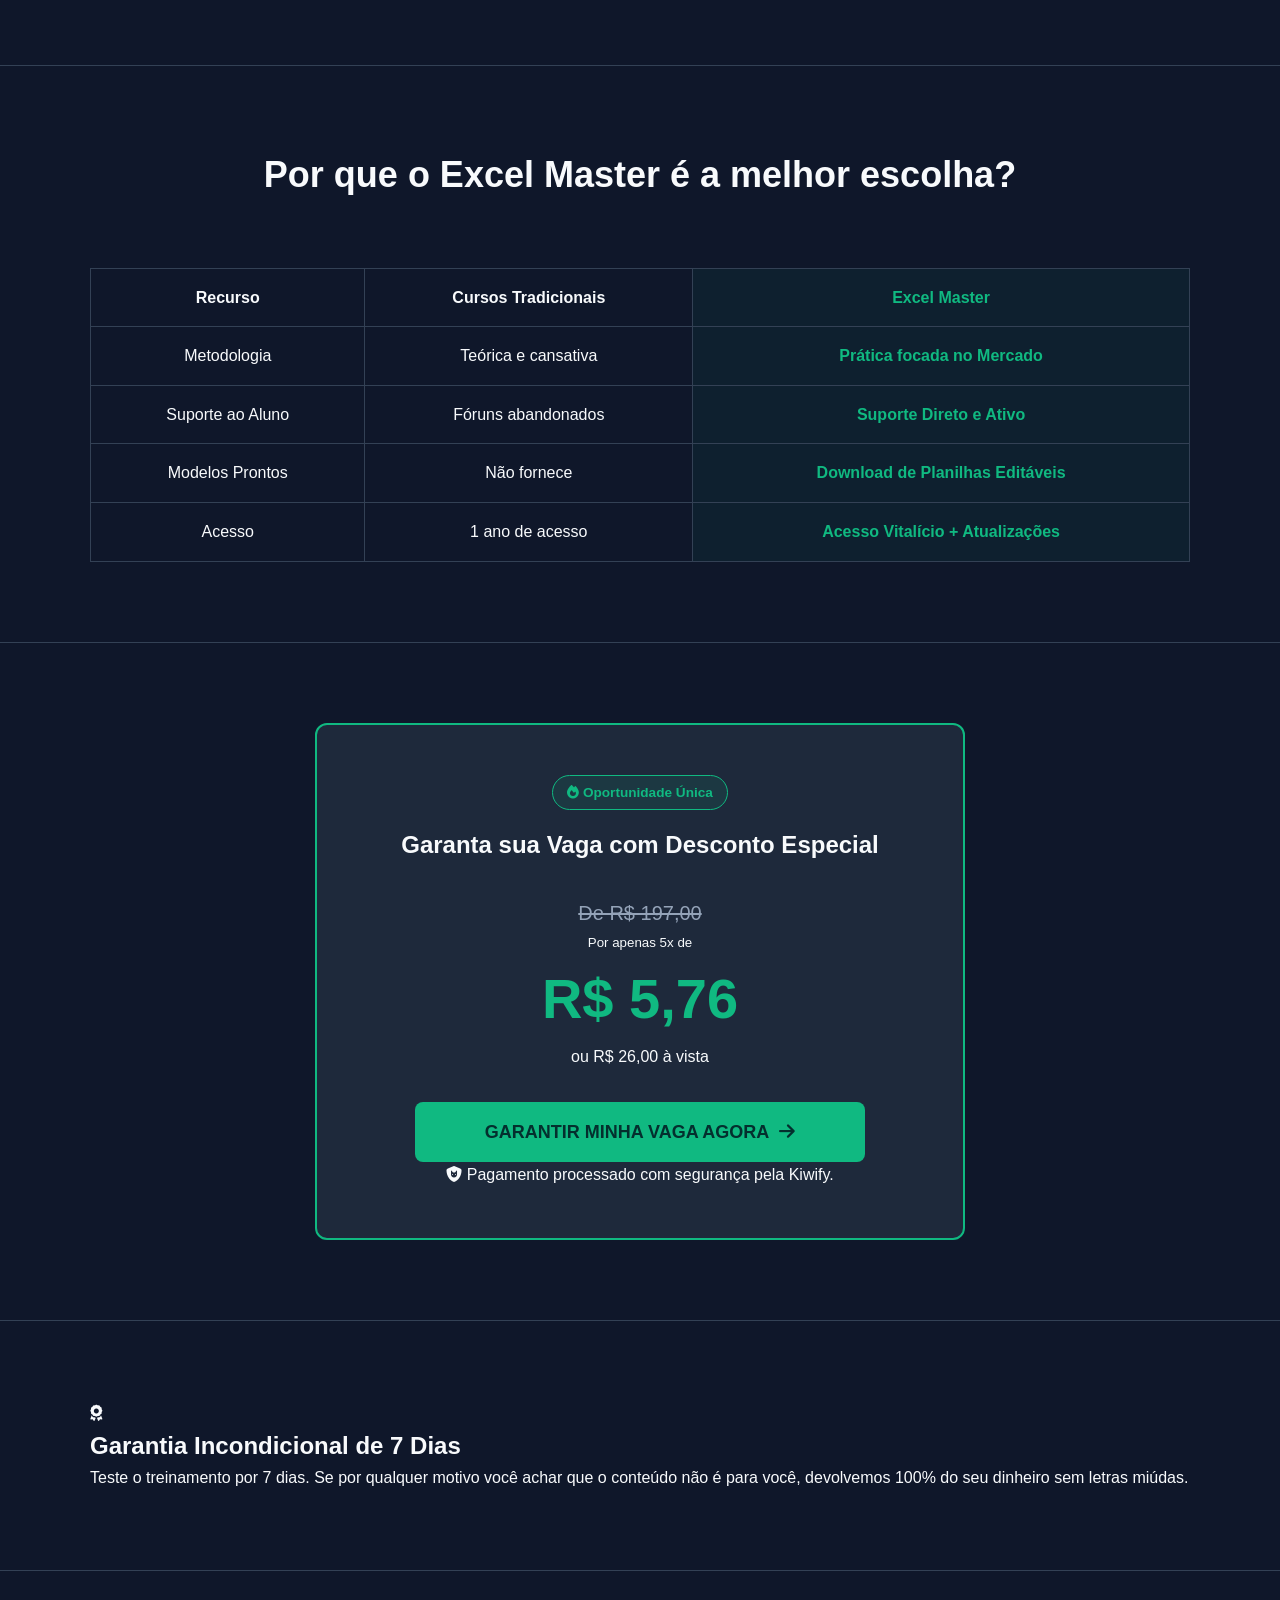
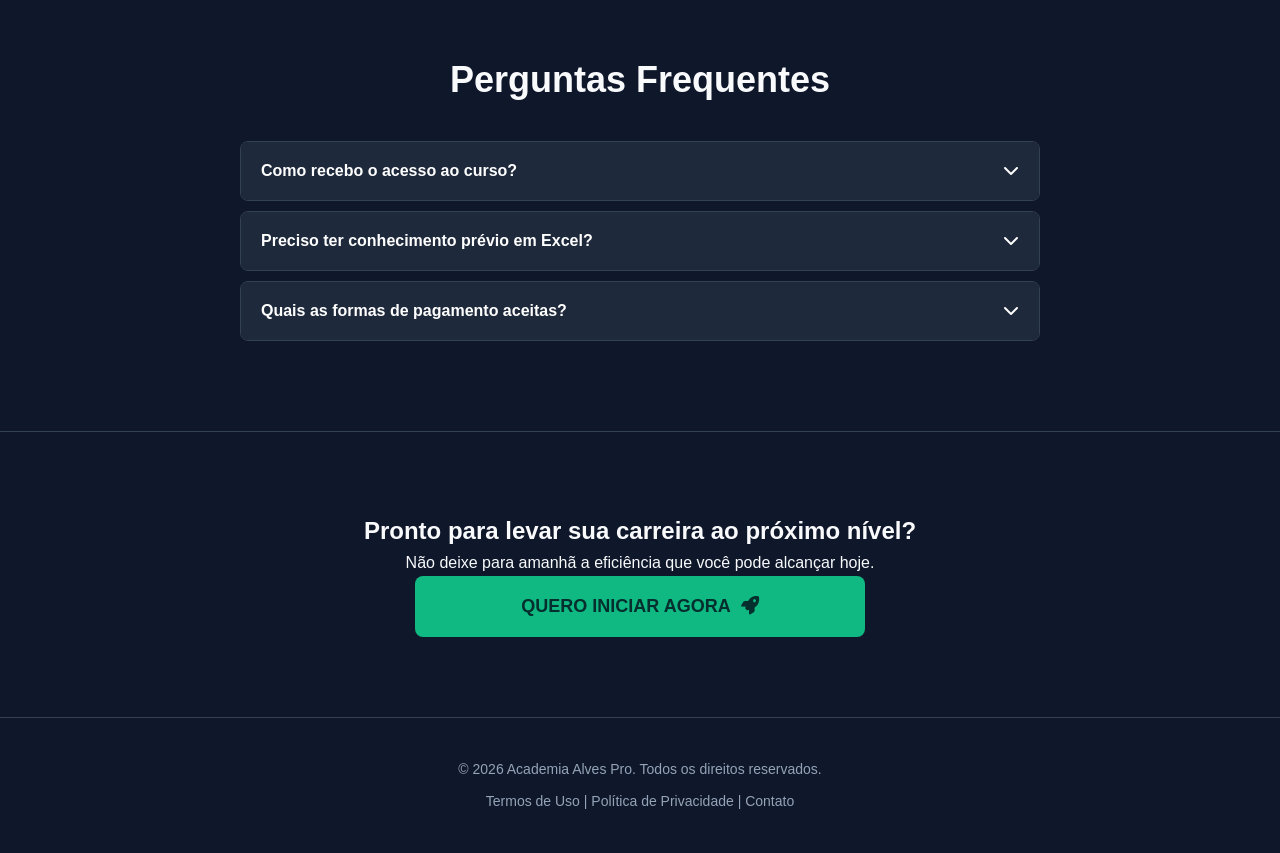
==== commit 08ef6706: "Update pricing details in index.html" ====
--- a/index.html
+++ b/index.html
@@ -299,8 +299,8 @@
                 <div class="price-container">
                     <span class="old-price">De R$ 197,00</span>
                     <div class="current-price">
-                        <small>Por apenas 12x de</small>
-                        <strong>R$ 2,61</strong>
+                        <small>Por apenas 5x de</small>
+                        <strong>R$ 5,76</strong>
                         <span class="cash-price">ou R$ 26,00 à vista</span>
                     </div>
                 </div>
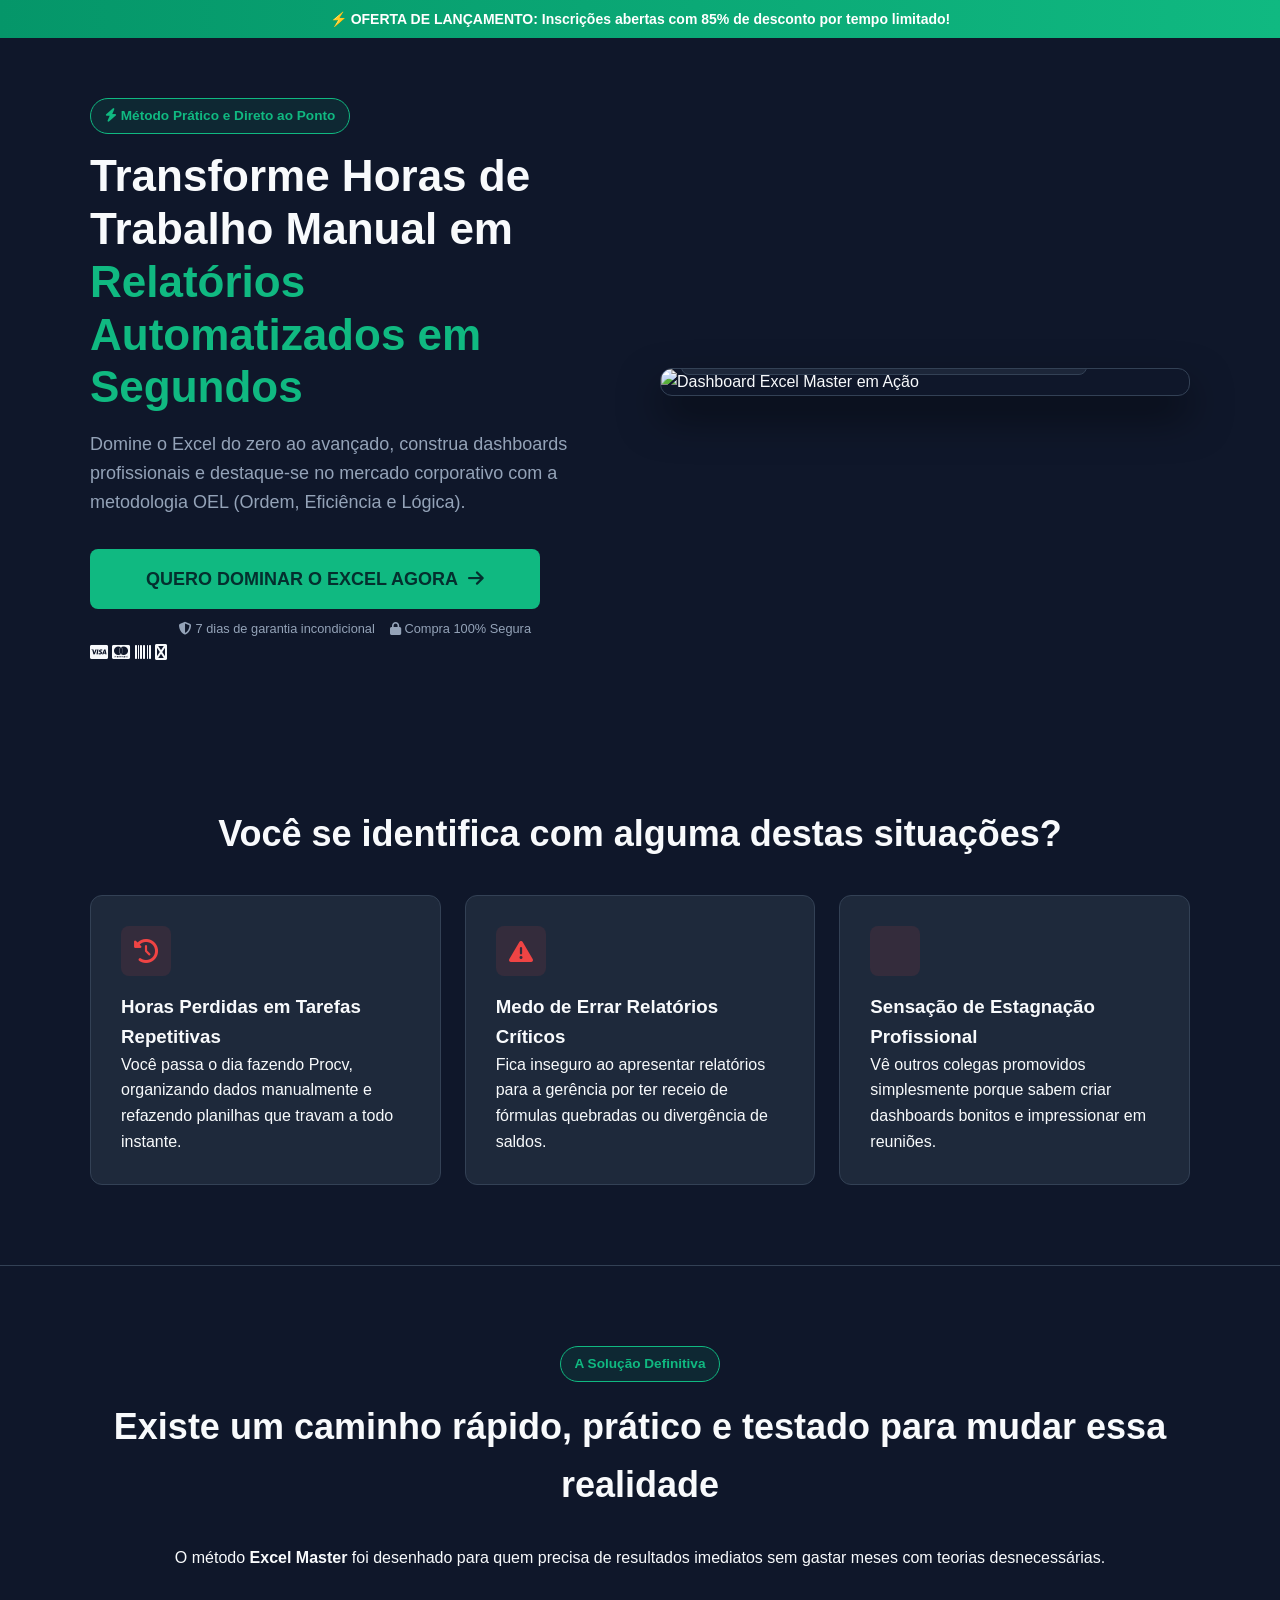
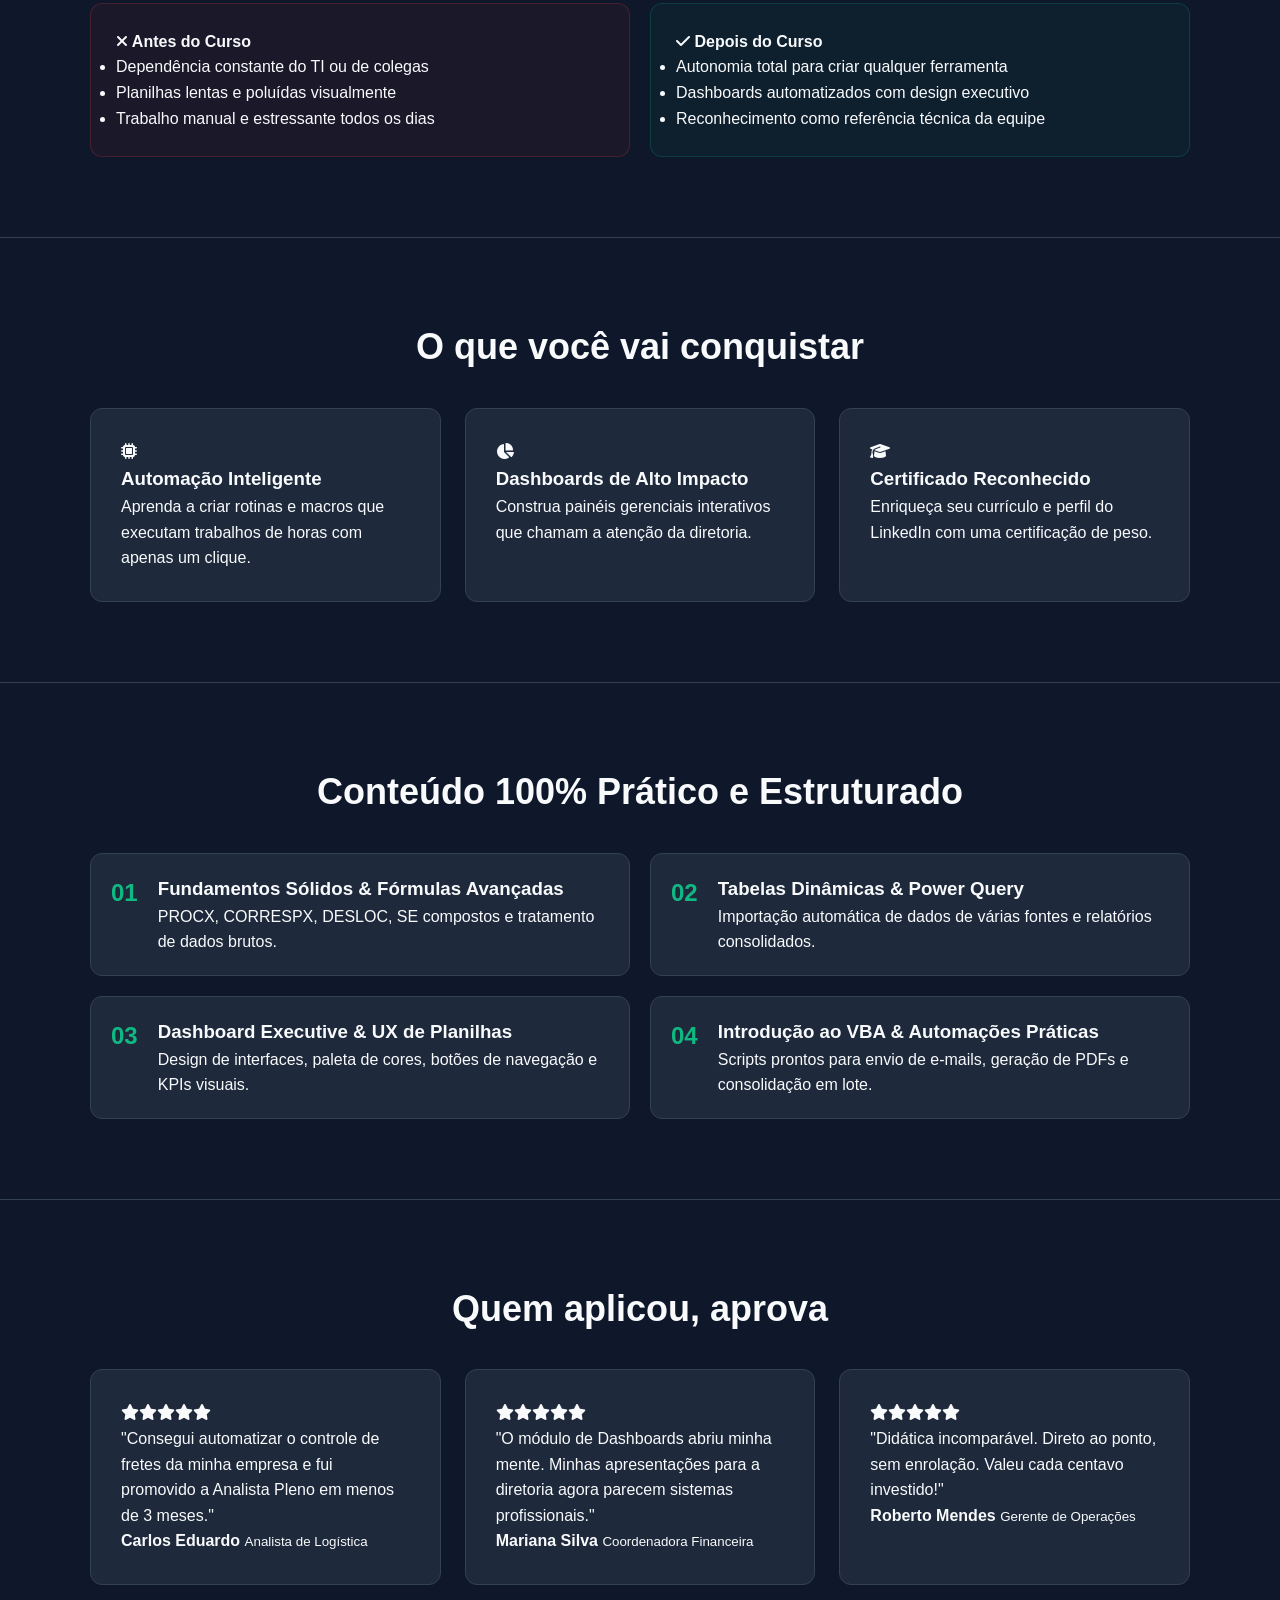
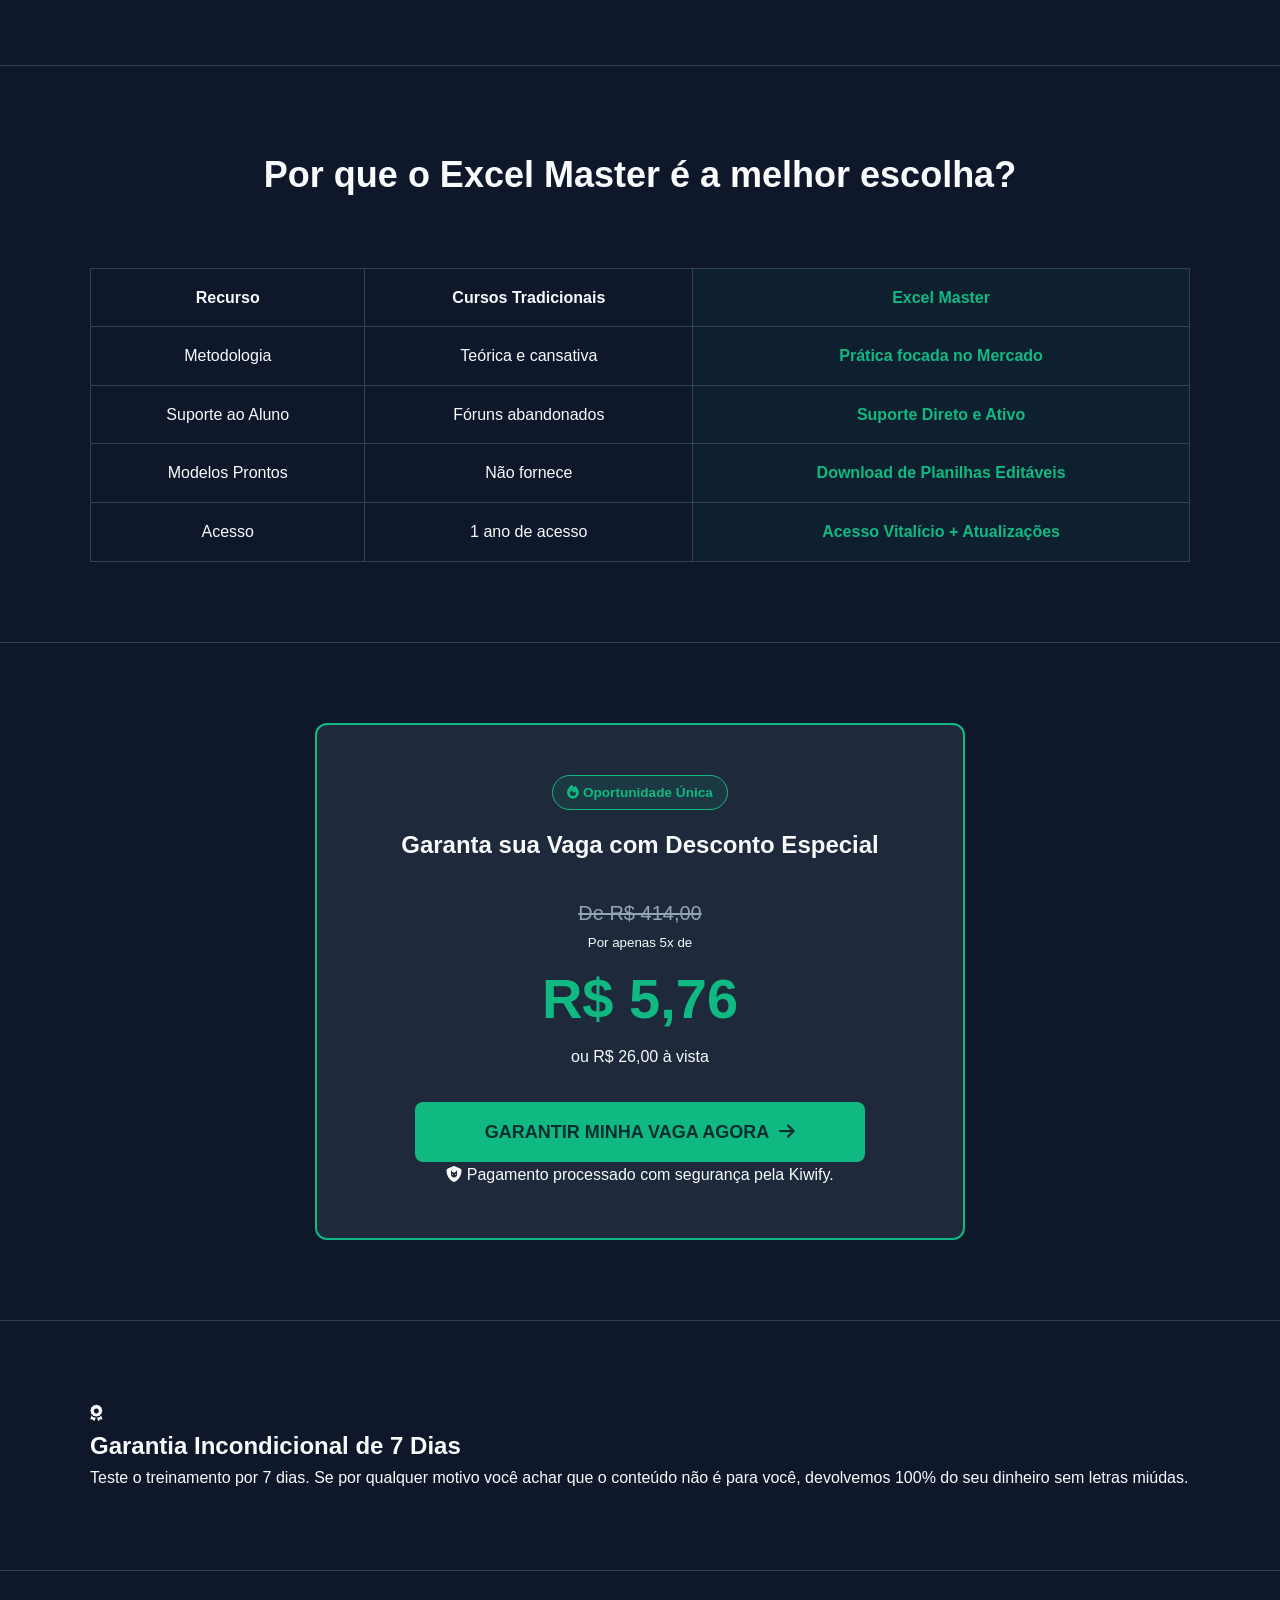
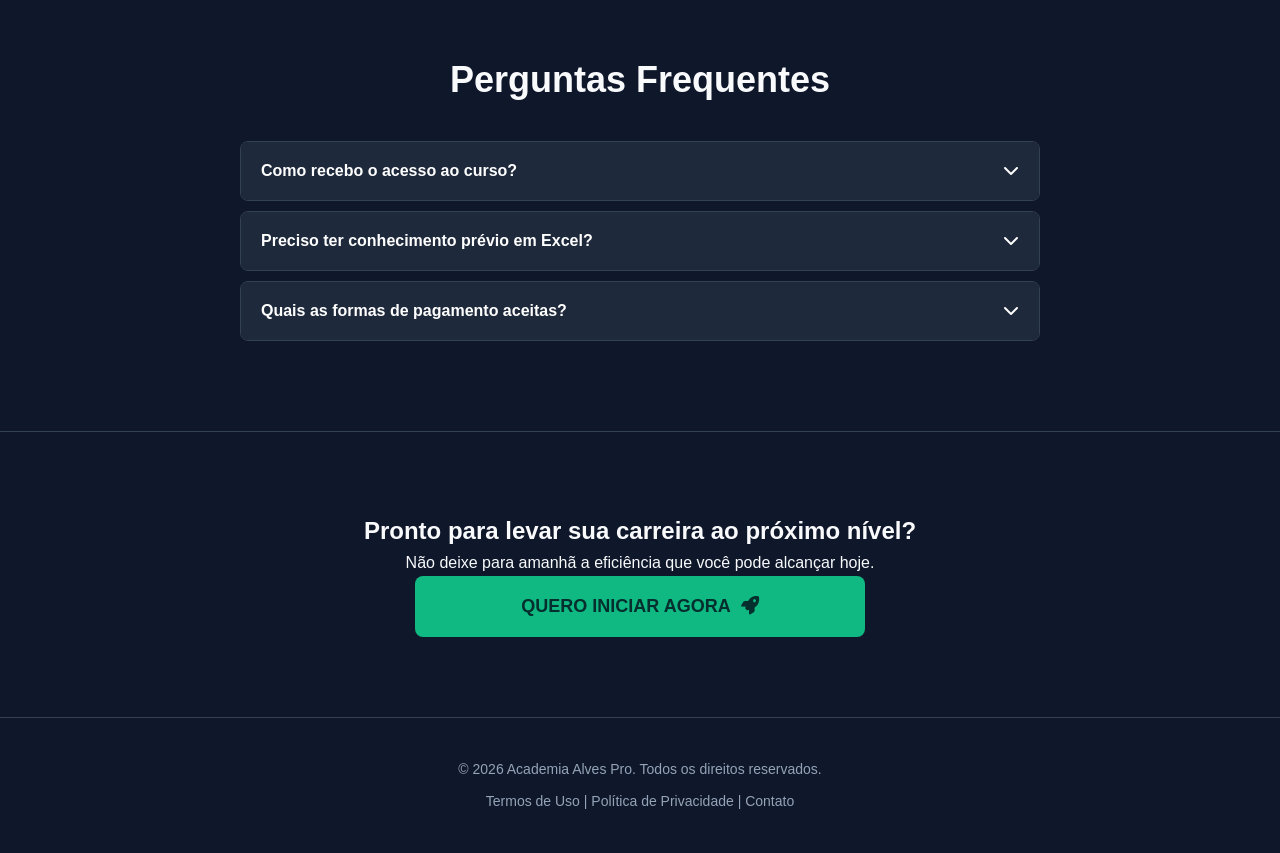
==== commit a08f2215: "Update index.html" ====
--- a/index.html
+++ b/index.html
@@ -297,7 +297,7 @@
                 <span class="badge badge-warning"><i class="fa-solid fa-fire"></i> Oportunidade Única</span>
                 <h2>Garanta sua Vaga com Desconto Especial</h2>
                 <div class="price-container">
-                    <span class="old-price">De R$ 197,00</span>
+                    <span class="old-price">De R$ 414,00</span>
                     <div class="current-price">
                         <small>Por apenas 5x de</small>
                         <strong>R$ 5,76</strong>
